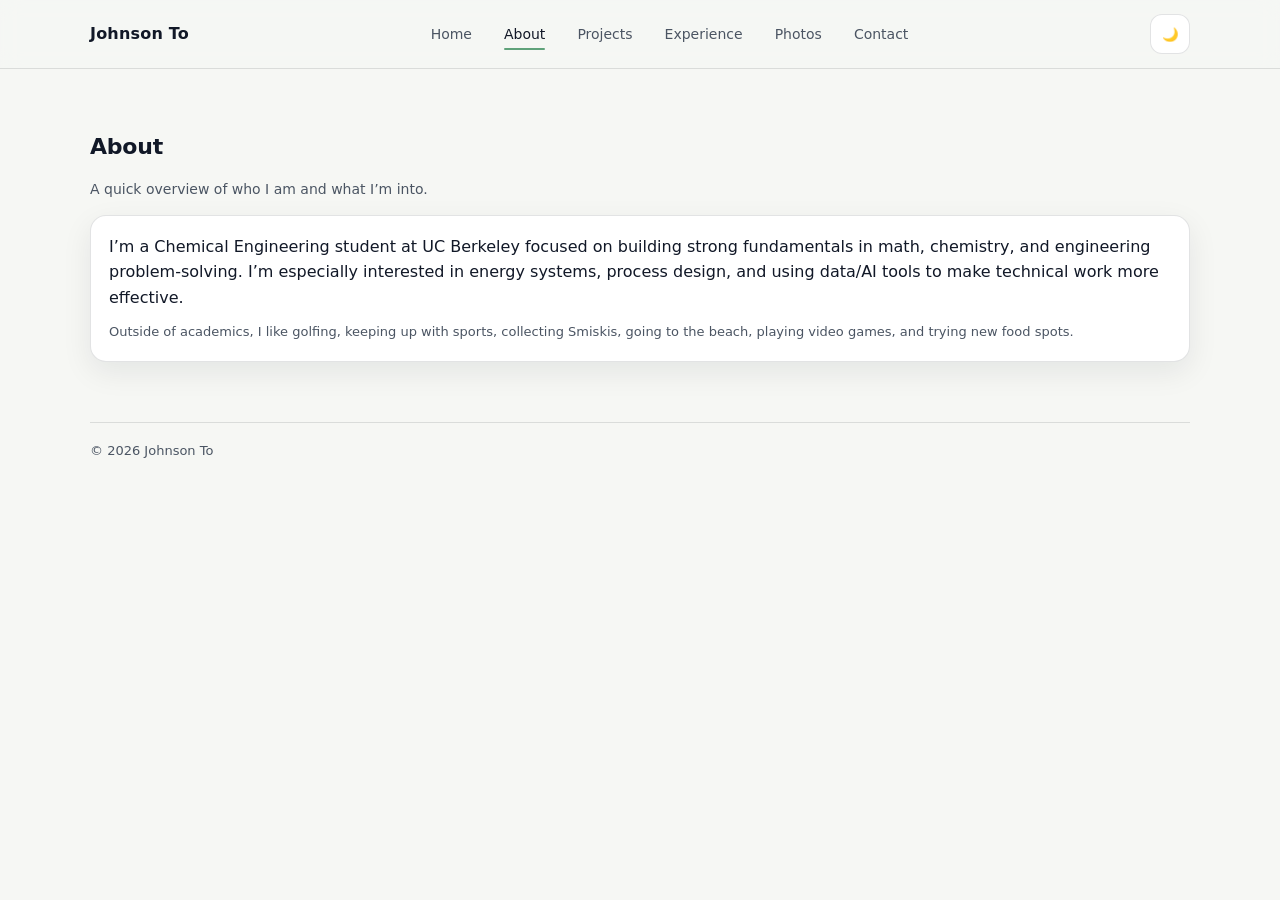
==== about.html @ 24efc992 "Create about.html" ====
<!doctype html>
<html lang="en">
<head>
  <meta charset="utf-8" />
  <meta name="viewport" content="width=device-width,initial-scale=1" />
  <title>About • Johnson To</title>
  <link rel="stylesheet" href="assets/css/style.css" />
</head>
<body>
  <div class="nav">
    <div class="container nav-inner">
      <a class="brand" href="index.html">Johnson To</a>
      <div class="nav-links">
        <a href="index.html">Home</a>
        <a href="about.html">About</a>
        <a href="projects.html">Projects</a>
        <a href="experience.html">Experience</a>
        <a href="photos.html">Photos</a>
        <a href="contact.html">Contact</a>
      </div>
      <div class="nav-actions">
        <button class="icon-btn" data-theme-toggle aria-label="Switch to dark mode">🌙</button>
      </div>
    </div>
  </div>

  <main class="container">
    <section class="section" style="margin-top:18px">
      <h2>About</h2>
      <p class="kicker">A quick overview of who I am and what I’m into.</p>

      <div class="panel" style="margin-top:14px">
        <p style="margin:0">
          I’m a Chemical Engineering student at UC Berkeley focused on building strong fundamentals in math, chemistry,
          and engineering problem-solving. I’m especially interested in energy systems, process design, and using data/AI
          tools to make technical work more effective.
        </p>
        <div style="height:12px"></div>
        <p style="margin:0" class="small">
          Outside of academics, I like golfing, keeping up with sports, collecting Smiskis, going to the beach,
          playing video games, and trying new food spots.
        </p>
      </div>
    </section>

    <div class="footer">
      © <span id="y"></span> Johnson To
    </div>
  </main>

  <script src="assets/js/main.js"></script>
  <script>document.getElementById('y').textContent = new Date().getFullYear();</script>
</body>
</html>
---- assets/css/style.css ----
:root{
  --bg:#f6f7f4;
  --surface:#ffffff;
  --text:#111827;
  --muted:#4b5563;
  --border:rgba(17,24,39,.12);

  --accent:#5fa27a;         /* sage green (medium) */
  --accent-2:#3f7d5c;
  --accent-soft:rgba(95,162,122,.14);

  --shadow:0 10px 30px rgba(17,24,39,.08);
  --radius:16px;
  --radius-sm:12px;
}

:root[data-theme="dark"]{
  --bg:#232825;            /* dark grey, not black */
  --surface:#2a312d;
  --text:#e7ece8;
  --muted:#b7c1bb;
  --border:rgba(231,236,232,.12);

  --accent:#4f9b70;
  --accent-2:#3c7b58;
  --accent-soft:rgba(79,155,112,.18);

  --shadow:0 12px 35px rgba(0,0,0,.35);
}

*{box-sizing:border-box}
html{scroll-behavior:smooth}
body{
  margin:0;
  font-family:ui-sans-serif,system-ui,-apple-system,Segoe UI,Roboto,Arial,"Noto Sans";
  background:var(--bg);
  color:var(--text);
  line-height:1.6;
}

a{color:inherit;text-decoration:none}
a:hover{color:var(--accent)}

.container{
  width:min(1100px, calc(100% - 40px));
  margin:0 auto;
}

main{padding:42px 0 80px}

.nav{
  position:sticky;
  top:0;
  z-index:1000;
  background:color-mix(in oklab, var(--bg) 80%, transparent);
  backdrop-filter: blur(10px);
  border-bottom:1px solid var(--border);
}

.nav-inner{
  display:flex;
  align-items:center;
  justify-content:space-between;
  gap:16px;
  padding:14px 0;
}

.brand{
  font-weight:750;
  letter-spacing:.2px;
}

.nav-links{
  display:flex;
  gap:16px;
  flex-wrap:wrap;
  align-items:center;
}

.nav-links a{
  font-size:14px;
  color:var(--muted);
  padding:8px 8px;
  border-radius:10px;
  position:relative;
}

.nav-links a.active{color:var(--text)}
.nav-links a.active::after{
  content:"";
  position:absolute;
  left:8px; right:8px; bottom:3px;
  height:2px;
  background:var(--accent);
  border-radius:999px;
}

.nav-actions{display:flex;align-items:center;gap:10px}

.icon-btn{
  width:40px;height:40px;
  display:inline-flex;
  align-items:center;justify-content:center;
  border-radius:12px;
  border:1px solid var(--border);
  background:var(--surface);
  cursor:pointer;
}
.icon-btn:hover{border-color:color-mix(in oklab, var(--accent) 45%, var(--border))}

.section{margin-top:44px}
.section h2{margin:0 0 14px 0;font-size:22px;letter-spacing:-.2px}
.kicker{color:var(--muted);font-size:14px;margin-top:4px}

.hero{padding-top:18px}
.hero-grid{
  display:grid;
  grid-template-columns:1.2fr .8fr;
  gap:28px;
  align-items:start;
}
.hero h1{
  margin:0 0 8px 0;
  font-size:clamp(36px, 4vw, 54px);
  letter-spacing:-.8px;
  line-height:1.1;
}
.subtitle{margin:0 0 14px 0;color:var(--muted);font-size:16px}
.lead{margin:0 0 18px 0;font-size:16px;max-width:60ch}

.panel{
  background:var(--surface);
  border:1px solid var(--border);
  border-radius:var(--radius);
  box-shadow:var(--shadow);
  padding:18px;
}

.badges{display:flex;flex-wrap:wrap;gap:8px;margin-top:10px}
.badge{
  display:inline-flex;
  gap:8px;
  padding:7px 10px;
  font-size:13px;
  border-radius:999px;
  border:1px solid var(--border);
  background:color-mix(in oklab, var(--surface) 85%, var(--accent-soft));
  color:var(--muted);
}
.badge strong{color:var(--text);font-weight:650}

.cta-row{display:flex;gap:12px;flex-wrap:wrap;margin-top:14px}
.btn{
  padding:10px 14px;
  border-radius:12px;
  border:1px solid var(--border);
  background:var(--surface);
  font-size:14px;
  cursor:pointer;
  display:inline-flex;
  align-items:center;
  justify-content:center;
}
.btn.primary{
  border-color:color-mix(in oklab, var(--accent) 45%, var(--border));
  background:color-mix(in oklab, var(--accent) 16%, var(--surface));
}
.btn:hover{border-color:color-mix(in oklab, var(--accent) 45%, var(--border))}

@media (max-width:900px){
  .hero-grid{grid-template-columns:1fr}
}

.grid{
  display:grid;
  grid-template-columns:repeat(3, 1fr);
  gap:16px;
}
@media (max-width:980px){.grid{grid-template-columns:repeat(2, 1fr)}}
@media (max-width:640px){.grid{grid-template-columns:1fr}}

.card{
  background:var(--surface);
  border:1px solid var(--border);
  border-radius:var(--radius);
  padding:16px;
  transition:transform 160ms ease, border-color 160ms ease, box-shadow 160ms ease;
}
.card:hover{
  transform:translateY(-2px);
  border-color:color-mix(in oklab, var(--accent) 45%, var(--border));
  box-shadow:var(--shadow);
}
.card h3{margin:0 0 6px 0;font-size:16px}
.card p{margin:0;color:var(--muted);font-size:14px}

.tags{display:flex;flex-wrap:wrap;gap:8px;margin-top:12px}
.tag{
  font-size:12px;
  padding:5px 9px;
  border-radius:999px;
  border:1px solid var(--border);
  color:var(--muted);
  background:color-mix(in oklab, var(--surface) 90%, var(--accent-soft));
}

.block{
  background:var(--surface);
  border:1px solid var(--border);
  border-radius:var(--radius);
  padding:18px;
  margin-bottom:14px;
}
.block-header{
  display:flex;
  justify-content:space-between;
  gap:10px;
  flex-wrap:wrap;
}
.block-title{font-weight:750}
.block-meta{color:var(--muted);font-size:13px}
.block ul{margin:10px 0 0 18px;color:var(--muted)}

.photo-grid{
  display:grid;
  grid-template-columns:repeat(3, 1fr);
  gap:14px;
}
@media (max-width:980px){.photo-grid{grid-template-columns:repeat(2, 1fr)}}
@media (max-width:640px){.photo-grid{grid-template-columns:1fr}}

.photo{
  aspect-ratio:4/3;
  border-radius:var(--radius);
  border:1px solid var(--border);
  background:linear-gradient(135deg, color-mix(in oklab, var(--surface) 80%, var(--accent-soft)), var(--surface));
  display:flex;
  align-items:center;
  justify-content:center;
  color:var(--muted);
  overflow:hidden;
}
.photo img{width:100%;height:100%;object-fit:cover}

.footer{
  margin-top:60px;
  padding-top:18px;
  border-top:1px solid var(--border);
  color:var(--muted);
  font-size:13px;
}
.small{font-size:13px;color:var(--muted)}
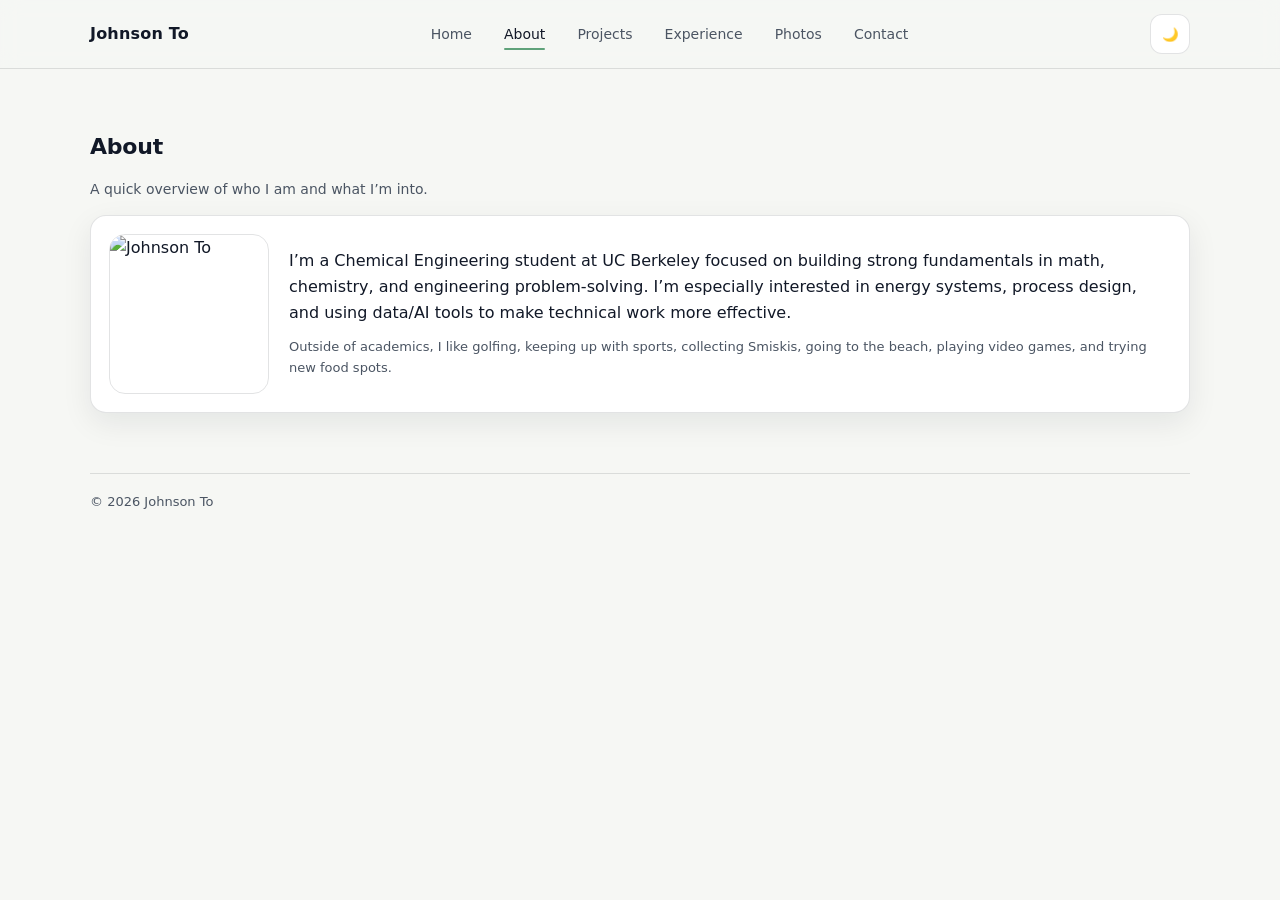
==== commit 0cbc8be4: "Update about.html" ====
--- a/about.html
+++ b/about.html
@@ -29,18 +29,27 @@
       <h2>About</h2>
       <p class="kicker">A quick overview of who I am and what I’m into.</p>
 
-      <div class="panel" style="margin-top:14px">
-        <p style="margin:0">
-          I’m a Chemical Engineering student at UC Berkeley focused on building strong fundamentals in math, chemistry,
-          and engineering problem-solving. I’m especially interested in energy systems, process design, and using data/AI
-          tools to make technical work more effective.
-        </p>
-        <div style="height:12px"></div>
-        <p style="margin:0" class="small">
-          Outside of academics, I like golfing, keeping up with sports, collecting Smiskis, going to the beach,
-          playing video games, and trying new food spots.
-        </p>
-      </div>
+     <div class="panel" style="margin-top:14px; display:flex; gap:20px; align-items:center; flex-wrap:wrap;">
+
+  <img src="assets/img/johnson-to.jpg" alt="Johnson To"
+       style="width:160px; height:160px; object-fit:cover; border-radius:16px; border:1px solid var(--border);" />
+
+  <div style="flex:1; min-width:250px;">
+    <p style="margin:0">
+      I’m a Chemical Engineering student at UC Berkeley focused on building strong fundamentals in math, chemistry,
+      and engineering problem-solving. I’m especially interested in energy systems, process design, and using data/AI
+      tools to make technical work more effective.
+    </p>
+
+    <div style="height:12px"></div>
+
+    <p style="margin:0" class="small">
+      Outside of academics, I like golfing, keeping up with sports, collecting Smiskis, going to the beach,
+      playing video games, and trying new food spots.
+    </p>
+  </div>
+
+</div>
     </section>
 
     <div class="footer">
--- a/assets/css/style.css
+++ b/assets/css/style.css
@@ -250,3 +250,49 @@
   font-size:13px;
 }
 .small{font-size:13px;color:var(--muted)}
+/* Home page stronger project layout */
+.home-grid {
+  display: grid;
+  grid-template-columns: repeat(2, 1fr);
+  gap: 20px;
+}
+
+@media (max-width: 800px) {
+  .home-grid {
+    grid-template-columns: 1fr;
+  }
+}
+
+.home-grid .card {
+  min-height: 160px;
+  display: flex;
+  flex-direction: column;
+  justify-content: space-between;
+}
+/* Force 2-column grid when desired */
+.grid-2{
+  grid-template-columns: repeat(2, 1fr);
+}
+
+@media (max-width: 800px){
+  .grid-2{
+    grid-template-columns: 1fr;
+  }
+}
+.grid{
+  display:grid;
+  grid-template-columns: repeat(3, minmax(0, 1fr));
+  gap:16px;
+}
+
+@media (max-width: 980px){
+  .grid{
+    grid-template-columns: repeat(2, minmax(0, 1fr));
+  }
+}
+
+@media (max-width: 640px){
+  .grid{
+    grid-template-columns: minmax(0, 1fr);
+  }
+}
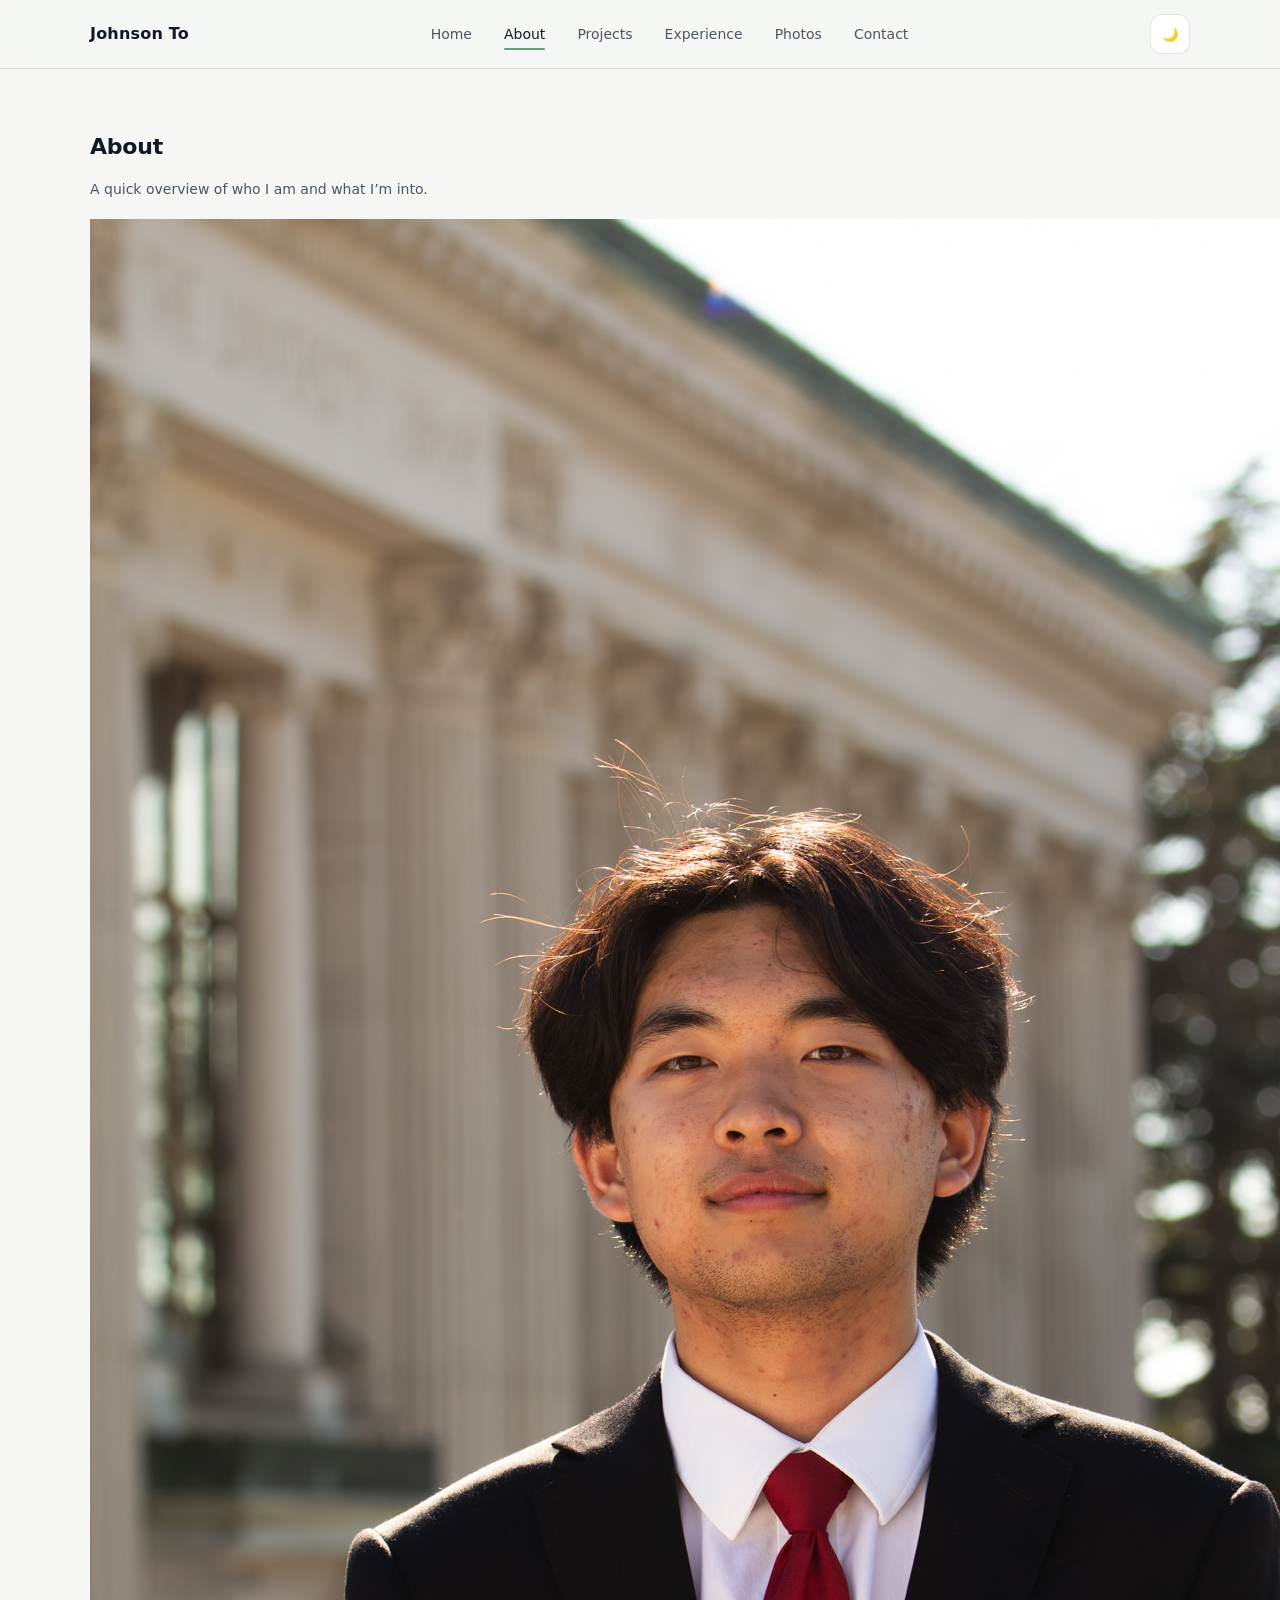
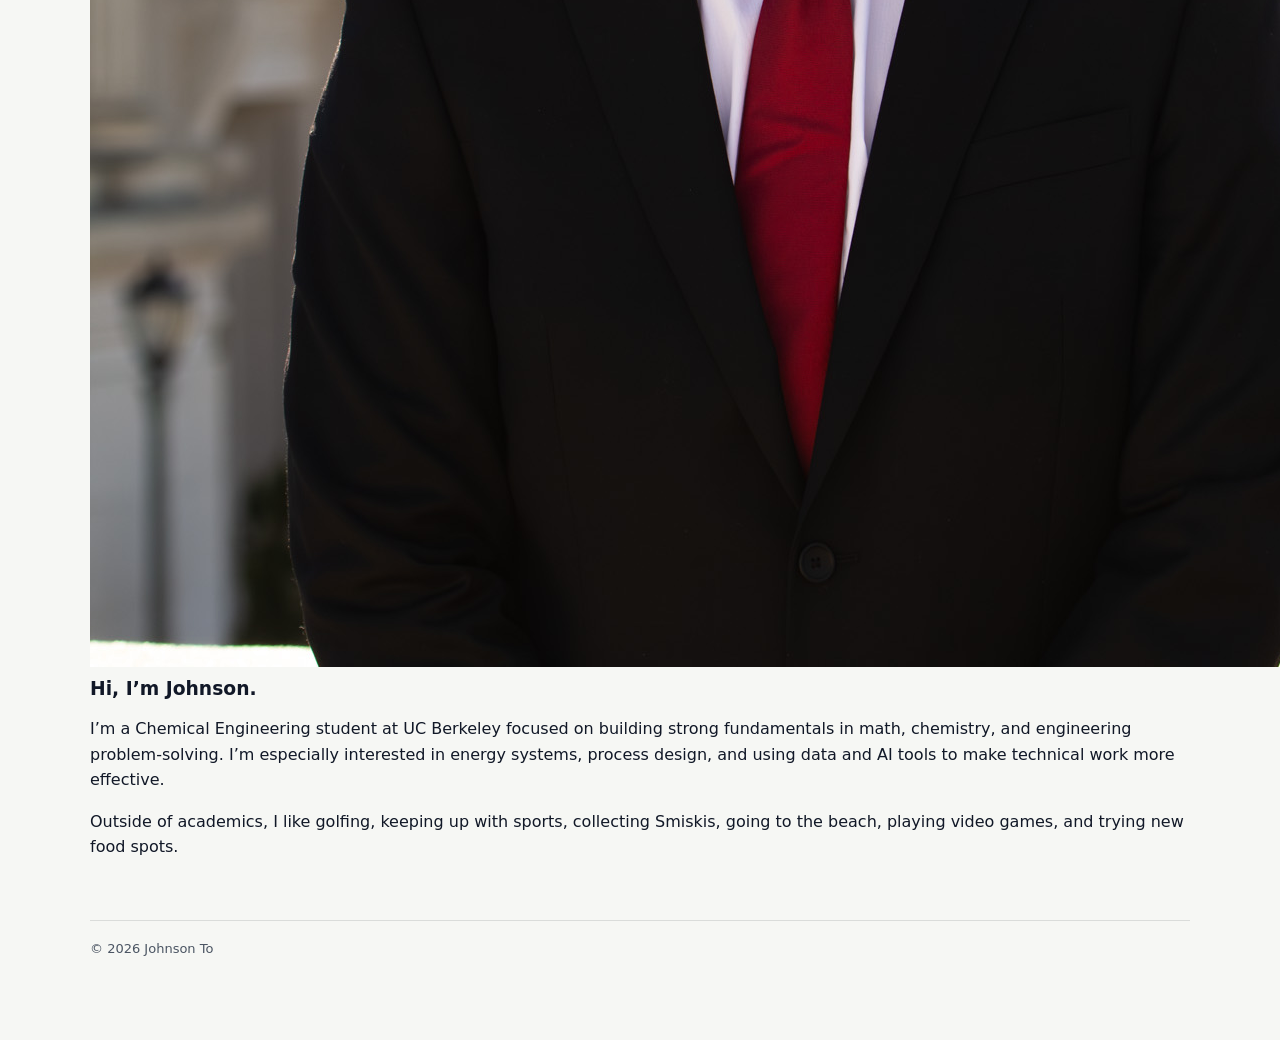
==== commit 972fc20b: "Update about.html" ====
--- a/about.html
+++ b/about.html
@@ -29,27 +29,25 @@
       <h2>About</h2>
       <p class="kicker">A quick overview of who I am and what I’m into.</p>
 
-     <div class="panel" style="margin-top:14px; display:flex; gap:20px; align-items:center; flex-wrap:wrap;">
+      <div class="about-layout" style="margin-top:18px;">
+        <div class="about-photo-card">
+          <img src="assets/img/johnson%20to.jpg" alt="Johnson To" class="about-photo">
+        </div>
 
-  <img src="assets/img/johnson-to.jpg" alt="Johnson To"
-       style="width:160px; height:160px; object-fit:cover; border-radius:16px; border:1px solid var(--border);" />
+        <div class="about-text-card">
+          <h3 style="margin-top:0; margin-bottom:12px;">Hi, I’m Johnson.</h3>
+          <p style="margin-top:0;">
+            I’m a Chemical Engineering student at UC Berkeley focused on building strong fundamentals in math, chemistry,
+            and engineering problem-solving. I’m especially interested in energy systems, process design, and using data
+            and AI tools to make technical work more effective.
+          </p>
 
-  <div style="flex:1; min-width:250px;">
-    <p style="margin:0">
-      I’m a Chemical Engineering student at UC Berkeley focused on building strong fundamentals in math, chemistry,
-      and engineering problem-solving. I’m especially interested in energy systems, process design, and using data/AI
-      tools to make technical work more effective.
-    </p>
-
-    <div style="height:12px"></div>
-
-    <p style="margin:0" class="small">
-      Outside of academics, I like golfing, keeping up with sports, collecting Smiskis, going to the beach,
-      playing video games, and trying new food spots.
-    </p>
-  </div>
-
-</div>
+          <p style="margin-bottom:0;">
+            Outside of academics, I like golfing, keeping up with sports, collecting Smiskis, going to the beach,
+            playing video games, and trying new food spots.
+          </p>
+        </div>
+      </div>
     </section>
 
     <div class="footer">
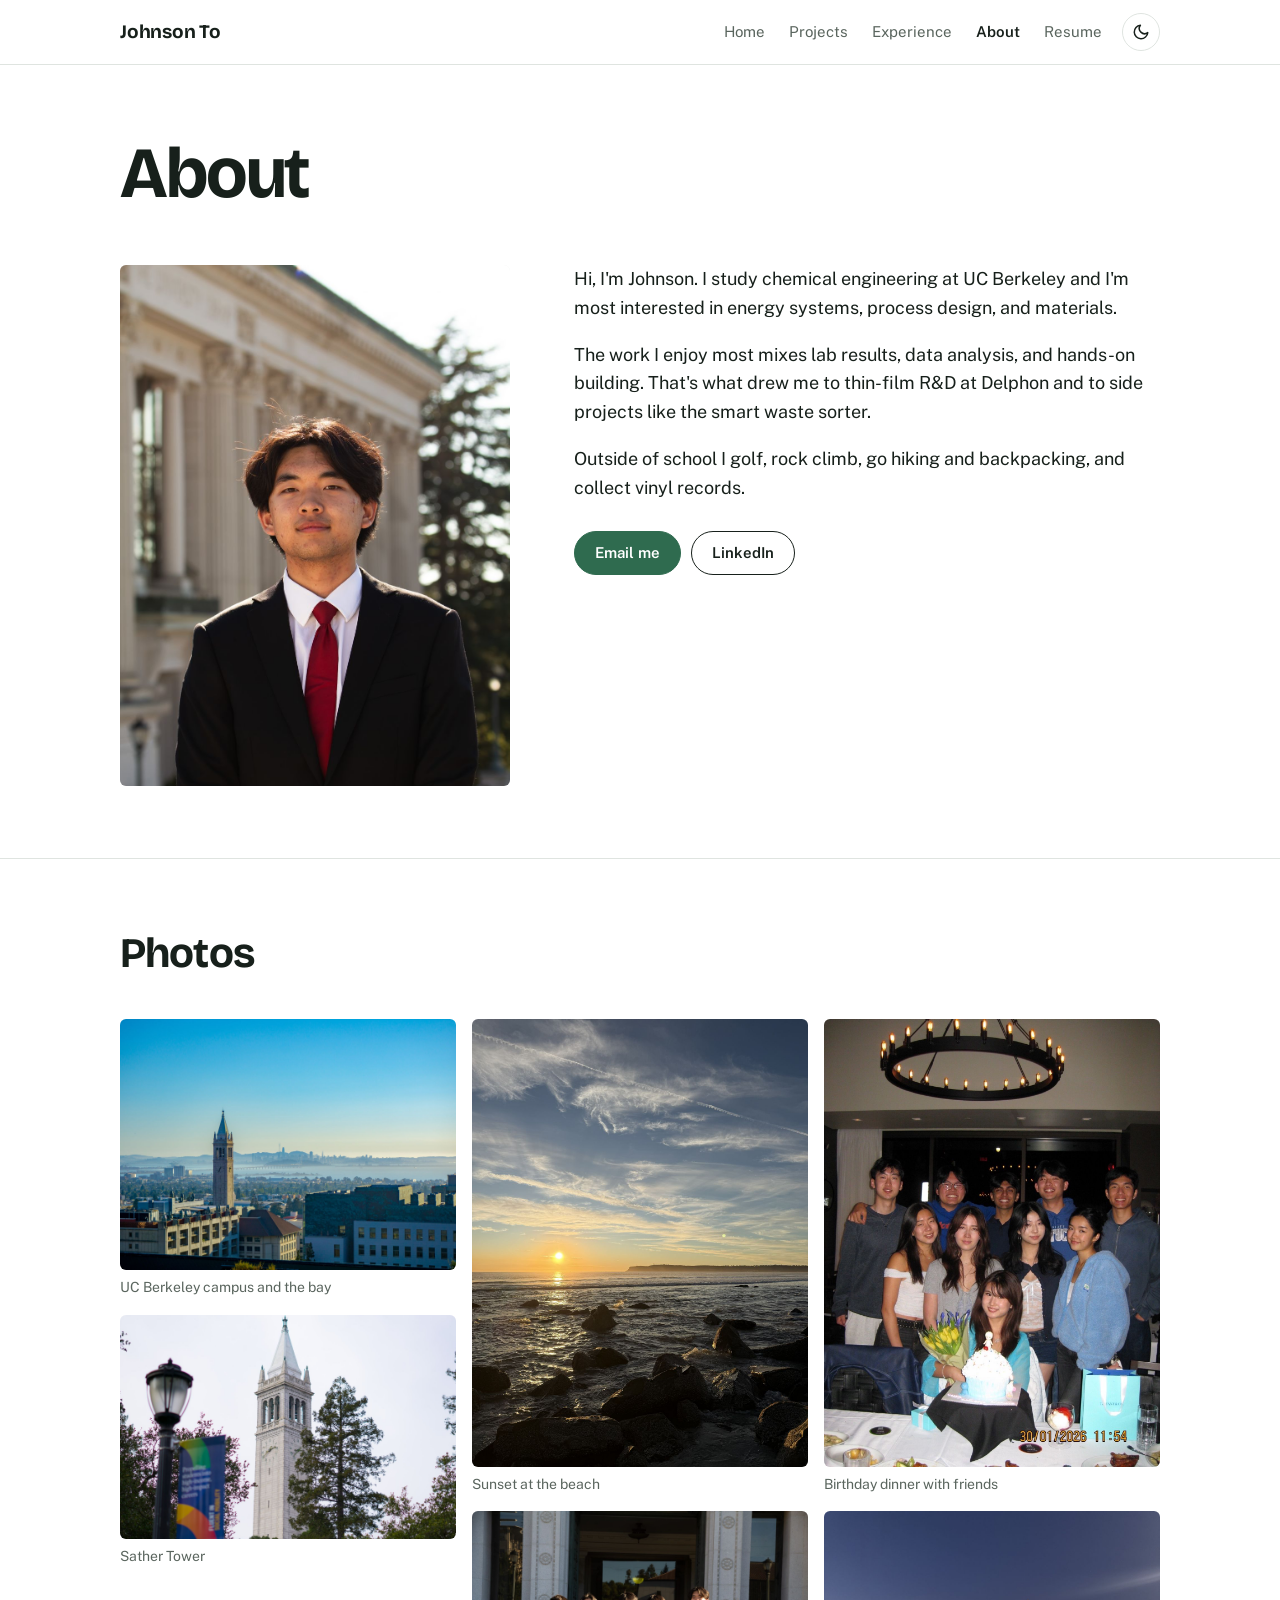
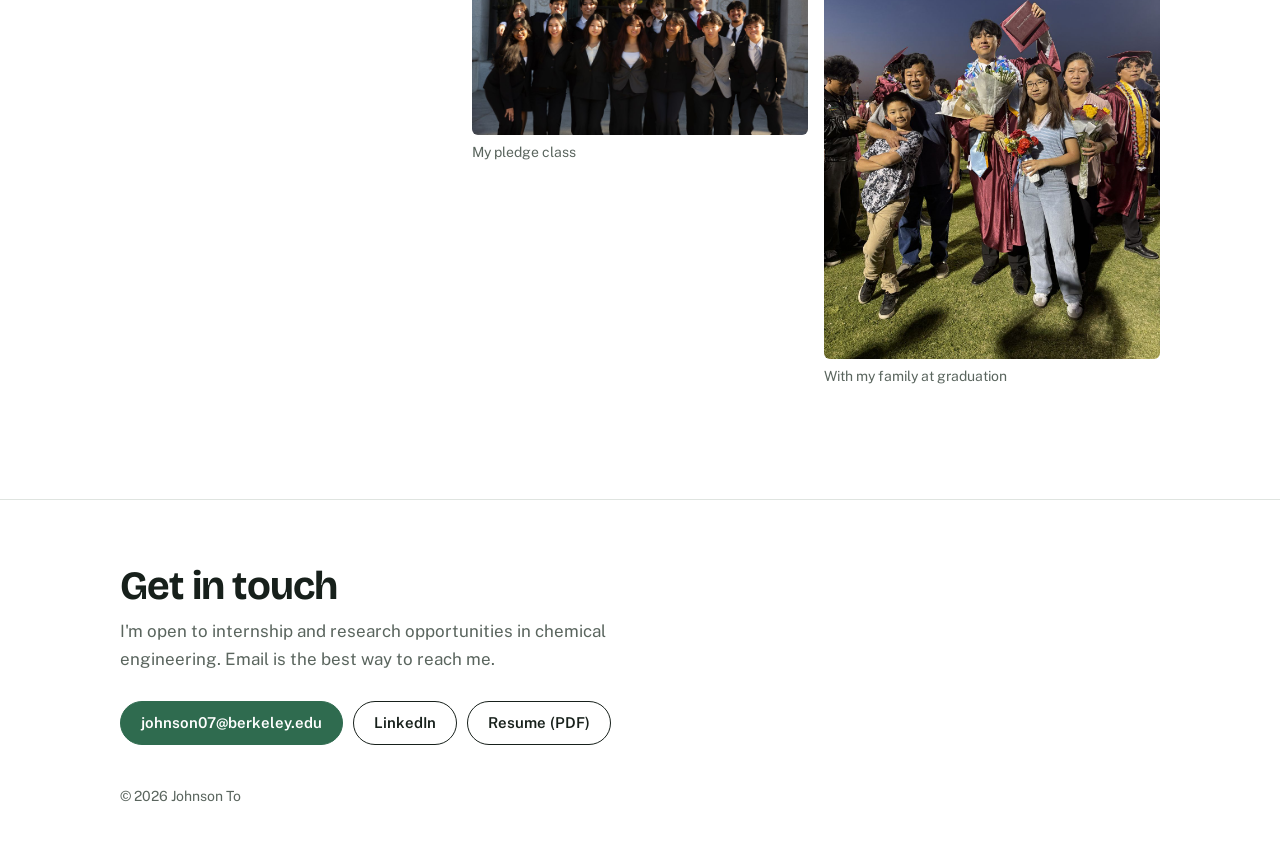
==== commit 9cd74e78: "Redesign site: photo-led projects, simpler nav, compressed images Co-Authored-By: Claude Opus 5.5 <n" ====
--- a/about.html
+++ b/about.html
@@ -1,61 +1,85 @@
 <!doctype html>
 <html lang="en">
 <head>
-  <meta charset="utf-8" />
-  <meta name="viewport" content="width=device-width,initial-scale=1" />
-  <title>About • Johnson To</title>
-  <link rel="stylesheet" href="assets/css/style.css" />
+  <meta charset="utf-8">
+  <meta name="viewport" content="width=device-width, initial-scale=1">
+  <title>About | Johnson To</title>
+  <meta name="description" content="About Johnson To, chemical engineering student at UC Berkeley.">
+  <meta property="og:title" content="About | Johnson To">
+  <meta property="og:description" content="About Johnson To, chemical engineering student at UC Berkeley.">
+  <meta property="og:image" content="https://johnsonto07.github.io/assets/img/headshot.jpg">
+  <link rel="icon" href="data:image/svg+xml,%3Csvg xmlns='http://www.w3.org/2000/svg' viewBox='0 0 64 64'%3E%3Crect width='64' height='64' rx='14' fill='%232f6b4f'/%3E%3Ctext x='32' y='44' font-family='Arial,sans-serif' font-size='34' font-weight='700' text-anchor='middle' fill='white'%3EJT%3C/text%3E%3C/svg%3E">
+  <script>try{var t=localStorage.getItem('theme');if(t==='dark'||t==='light')document.documentElement.setAttribute('data-theme',t)}catch(e){}</script>
+  <link rel="preconnect" href="https://fonts.googleapis.com">
+  <link rel="preconnect" href="https://fonts.gstatic.com" crossorigin>
+  <link href="https://fonts.googleapis.com/css2?family=Bricolage+Grotesque:opsz,wght@12..96,600;12..96,700&family=Public+Sans:wght@400;600&display=swap" rel="stylesheet">
+  <link rel="stylesheet" href="assets/css/style.css">
 </head>
 <body>
-  <div class="nav">
-    <div class="container nav-inner">
+  <header class="site-nav">
+    <div class="wrap">
       <a class="brand" href="index.html">Johnson To</a>
-      <div class="nav-links">
+      <nav class="nav-links" aria-label="Main">
         <a href="index.html">Home</a>
-        <a href="about.html">About</a>
         <a href="projects.html">Projects</a>
         <a href="experience.html">Experience</a>
-        <a href="photos.html">Photos</a>
-        <a href="contact.html">Contact</a>
+        <a href="about.html">About</a>
+        <a href="assets/resume/Johnson_To_Resume_2026.pdf" target="_blank" rel="noopener">Resume</a>
+        <button class="theme-btn" type="button" data-theme-toggle aria-label="Switch theme"></button>
+      </nav>
+    </div>
+  </header>
+
+  <main>
+    <section class="page-head">
+      <div class="wrap">
+        <h1>About</h1>
       </div>
-      <div class="nav-actions">
-        <button class="icon-btn" data-theme-toggle aria-label="Switch to dark mode">🌙</button>
-      </div>
-    </div>
-  </div>
+    </section>
 
-  <main class="container">
-    <section class="section" style="margin-top:18px">
-      <h2>About</h2>
-      <p class="kicker">A quick overview of who I am and what I’m into.</p>
-
-      <div class="about-layout" style="margin-top:18px;">
-        <div class="about-photo-card">
-          <img src="assets/img/johnson%20to.jpg" alt="Johnson To" class="about-photo">
-        </div>
-
-        <div class="about-text-card">
-          <h3 style="margin-top:0; margin-bottom:12px;">Hi, I’m Johnson.</h3>
-          <p style="margin-top:0;">
-            I’m a Chemical Engineering student at UC Berkeley focused on building strong fundamentals in math, chemistry,
-            and engineering problem-solving. I’m especially interested in energy systems, process design, and using data
-            and AI tools to make technical work more effective.
-          </p>
-
-          <p style="margin-bottom:0;">
-            Outside of academics, I like golfing, keeping up with sports, collecting Smiskis, going to the beach,
-            playing video games, and trying new food spots.
-          </p>
+    <section class="section" style="border-top:0;padding-top:0">
+      <div class="wrap about">
+        <div class="portrait"><img src="assets/img/headshot.jpg" alt="Portrait of Johnson To"></div>
+        <div class="about-text">
+          <p>Hi, I'm Johnson. I study chemical engineering at UC Berkeley and I'm most interested in energy systems, process design, and materials.</p>
+          <p>The work I enjoy most mixes lab results, data analysis, and hands-on building. That's what drew me to thin-film R&amp;D at Delphon and to side projects like the smart waste sorter.</p>
+          <p>Outside of school I golf, rock climb, go hiking and backpacking, and collect vinyl records.</p>
+          <div class="actions">
+            <a class="btn solid" href="mailto:johnson07@berkeley.edu">Email me</a>
+            <a class="btn" href="https://www.linkedin.com/in/johnsonto7/" target="_blank" rel="noopener">LinkedIn</a>
+          </div>
         </div>
       </div>
     </section>
 
-    <div class="footer">
-      © <span id="y"></span> Johnson To
-    </div>
+    <section class="section" id="photos">
+      <div class="wrap">
+        <div class="section-head"><h2>Photos</h2></div>
+        <div class="photos">
+          <figure><img src="assets/img/photos/berkeley-skyline.jpg" alt="UC Berkeley campus and the bay" loading="lazy"><figcaption>UC Berkeley campus and the bay</figcaption></figure>
+          <figure><img src="assets/img/photos/sather-tower.jpg" alt="Sather Tower" loading="lazy"><figcaption>Sather Tower</figcaption></figure>
+          <figure><img src="assets/img/photos/beach-sunset.jpg" alt="Sunset at the beach" loading="lazy"><figcaption>Sunset at the beach</figcaption></figure>
+          <figure><img src="assets/img/photos/pledge-class.jpg" alt="My pledge class" loading="lazy"><figcaption>My pledge class</figcaption></figure>
+          <figure><img src="assets/img/photos/birthday-dinner.jpg" alt="Birthday dinner with friends" loading="lazy"><figcaption>Birthday dinner with friends</figcaption></figure>
+          <figure><img src="assets/img/photos/family.jpg" alt="With my family at graduation" loading="lazy"><figcaption>With my family at graduation</figcaption></figure>
+        </div>
+      </div>
+    </section>
   </main>
 
+  <footer class="site-foot" id="contact">
+    <div class="wrap">
+      <h2>Get in touch</h2>
+      <p>I'm open to internship and research opportunities in chemical engineering. Email is the best way to reach me.</p>
+      <div class="actions">
+        <a class="btn solid" href="mailto:johnson07@berkeley.edu">johnson07@berkeley.edu</a>
+        <a class="btn" href="https://www.linkedin.com/in/johnsonto7/" target="_blank" rel="noopener">LinkedIn</a>
+        <a class="btn" href="assets/resume/Johnson_To_Resume_2026.pdf" target="_blank" rel="noopener">Resume (PDF)</a>
+      </div>
+      <p class="fine">&copy; <span id="y">2026</span> Johnson To</p>
+    </div>
+  </footer>
+
   <script src="assets/js/main.js"></script>
-  <script>document.getElementById('y').textContent = new Date().getFullYear();</script>
 </body>
 </html>
--- a/assets/css/style.css
+++ b/assets/css/style.css
@@ -1,298 +1,213 @@
+/* Johnson To portfolio
+   Palette: white paper, green-black ink, pine accent.
+   Type: Bricolage Grotesque for display, Public Sans for text. */
+
 :root{
-  --bg:#f6f7f4;
-  --surface:#ffffff;
-  --text:#111827;
-  --muted:#4b5563;
-  --border:rgba(17,24,39,.12);
-
-  --accent:#5fa27a;         /* sage green (medium) */
-  --accent-2:#3f7d5c;
-  --accent-soft:rgba(95,162,122,.14);
-
-  --shadow:0 10px 30px rgba(17,24,39,.08);
-  --radius:16px;
-  --radius-sm:12px;
+  --paper:#ffffff;
+  --panel:#f3f5f3;
+  --ink:#17201b;
+  --muted:#5a655e;
+  --rule:#dfe4e0;
+  --pine:#2f6b4f;
+  --pine-strong:#245a41;
+  --on-pine:#ffffff;
+
+  --display:"Bricolage Grotesque", "Public Sans", system-ui, sans-serif;
+  --text:"Public Sans", system-ui, -apple-system, "Segoe UI", Roboto, sans-serif;
+
+  --wrap:1120px;
+  --gutter:clamp(16px, 4vw, 40px);
+  --r-img:6px;
+  --r-btn:999px;
+  color-scheme:light;
 }
 
 :root[data-theme="dark"]{
-  --bg:#232825;            /* dark grey, not black */
-  --surface:#2a312d;
-  --text:#e7ece8;
-  --muted:#b7c1bb;
-  --border:rgba(231,236,232,.12);
-
-  --accent:#4f9b70;
-  --accent-2:#3c7b58;
-  --accent-soft:rgba(79,155,112,.18);
-
-  --shadow:0 12px 35px rgba(0,0,0,.35);
+  --paper:#141a16;
+  --panel:#1c241f;
+  --ink:#e8ede9;
+  --muted:#a7b3ab;
+  --rule:#2c3630;
+  --pine:#7fbf9c;
+  --pine-strong:#9ad1b3;
+  --on-pine:#10261a;
+  color-scheme:dark;
+}
+@media (prefers-color-scheme: dark){
+  :root:not([data-theme="light"]){
+    --paper:#141a16;
+    --panel:#1c241f;
+    --ink:#e8ede9;
+    --muted:#a7b3ab;
+    --rule:#2c3630;
+    --pine:#7fbf9c;
+    --pine-strong:#9ad1b3;
+    --on-pine:#10261a;
+    color-scheme:dark;
+  }
 }
 
 *{box-sizing:border-box}
 html{scroll-behavior:smooth}
+@media (prefers-reduced-motion: reduce){html{scroll-behavior:auto}}
+
 body{
   margin:0;
-  font-family:ui-sans-serif,system-ui,-apple-system,Segoe UI,Roboto,Arial,"Noto Sans";
-  background:var(--bg);
-  color:var(--text);
+  background:var(--paper);
+  color:var(--ink);
+  font-family:var(--text);
+  font-size:17px;
   line-height:1.6;
-}
-
-a{color:inherit;text-decoration:none}
-a:hover{color:var(--accent)}
-
-.container{
-  width:min(1100px, calc(100% - 40px));
-  margin:0 auto;
-}
-
-main{padding:42px 0 80px}
-
-.nav{
-  position:sticky;
-  top:0;
-  z-index:1000;
-  background:color-mix(in oklab, var(--bg) 80%, transparent);
-  backdrop-filter: blur(10px);
-  border-bottom:1px solid var(--border);
-}
-
-.nav-inner{
-  display:flex;
-  align-items:center;
-  justify-content:space-between;
-  gap:16px;
-  padding:14px 0;
-}
-
-.brand{
-  font-weight:750;
-  letter-spacing:.2px;
-}
-
-.nav-links{
-  display:flex;
-  gap:16px;
-  flex-wrap:wrap;
-  align-items:center;
-}
-
+  -webkit-font-smoothing:antialiased;
+}
+
+img{display:block;max-width:100%}
+a{color:inherit}
+p{margin:0 0 1em}
+
+:focus-visible{outline:2px solid var(--pine);outline-offset:3px;border-radius:4px}
+
+.wrap{width:100%;max-width:var(--wrap);margin:0 auto;padding:0 var(--gutter)}
+
+/* Navigation */
+.site-nav{
+  position:sticky;top:0;z-index:10;
+  background:color-mix(in srgb, var(--paper) 92%, transparent);
+  backdrop-filter:blur(8px);
+  border-bottom:1px solid var(--rule);
+}
+.site-nav .wrap{display:flex;align-items:center;justify-content:space-between;gap:16px;min-height:64px}
+.brand{font-family:var(--display);font-weight:700;font-size:19px;text-decoration:none;letter-spacing:-.01em}
+.nav-links{display:flex;align-items:center;gap:4px;flex-wrap:wrap}
 .nav-links a{
-  font-size:14px;
-  color:var(--muted);
-  padding:8px 8px;
-  border-radius:10px;
-  position:relative;
-}
-
-.nav-links a.active{color:var(--text)}
-.nav-links a.active::after{
-  content:"";
-  position:absolute;
-  left:8px; right:8px; bottom:3px;
-  height:2px;
-  background:var(--accent);
-  border-radius:999px;
-}
-
-.nav-actions{display:flex;align-items:center;gap:10px}
-
-.icon-btn{
-  width:40px;height:40px;
-  display:inline-flex;
-  align-items:center;justify-content:center;
-  border-radius:12px;
-  border:1px solid var(--border);
-  background:var(--surface);
-  cursor:pointer;
-}
-.icon-btn:hover{border-color:color-mix(in oklab, var(--accent) 45%, var(--border))}
-
-.section{margin-top:44px}
-.section h2{margin:0 0 14px 0;font-size:22px;letter-spacing:-.2px}
-.kicker{color:var(--muted);font-size:14px;margin-top:4px}
-
-.hero{padding-top:18px}
-.hero-grid{
-  display:grid;
-  grid-template-columns:1.2fr .8fr;
-  gap:28px;
-  align-items:start;
-}
+  text-decoration:none;font-size:15px;color:var(--muted);
+  padding:8px 10px;border-radius:8px;
+}
+.nav-links a:hover{color:var(--ink)}
+.nav-links a[aria-current="page"]{color:var(--ink);font-weight:600}
+.theme-btn{
+  margin-left:6px;width:38px;height:38px;border-radius:50%;
+  border:1px solid var(--rule);background:transparent;color:var(--ink);
+  display:inline-grid;place-items:center;cursor:pointer;
+}
+.theme-btn:hover{border-color:var(--muted)}
+.theme-btn svg{width:18px;height:18px}
+
+@media (max-width:640px){
+  .site-nav .wrap{flex-direction:column;align-items:flex-start;gap:0;padding-top:10px;padding-bottom:6px}
+  .nav-links{margin-left:-10px}
+  .nav-links a{padding:6px 10px;font-size:14px}
+}
+
+/* Buttons */
+.actions{display:flex;flex-wrap:wrap;gap:10px;margin-top:28px}
+.btn{
+  display:inline-flex;align-items:center;justify-content:center;
+  min-height:44px;padding:0 20px;border-radius:var(--r-btn);
+  font-size:15px;font-weight:600;text-decoration:none;
+  border:1.5px solid var(--ink);color:var(--ink);background:transparent;
+}
+.btn:hover{background:var(--panel)}
+.btn.solid{background:var(--pine);border-color:var(--pine);color:var(--on-pine)}
+.btn.solid:hover{background:var(--pine-strong);border-color:var(--pine-strong)}
+
+.text-link{color:var(--pine);font-weight:600;text-decoration:underline;text-underline-offset:3px;text-decoration-thickness:1.5px}
+.text-link:hover{color:var(--pine-strong)}
+
+/* Hero */
+.hero{padding:clamp(40px, 7vw, 88px) 0 clamp(48px, 8vw, 96px)}
+.hero .wrap{display:grid;grid-template-columns:1.15fr .85fr;gap:clamp(32px, 6vw, 80px);align-items:center}
 .hero h1{
-  margin:0 0 8px 0;
-  font-size:clamp(36px, 4vw, 54px);
-  letter-spacing:-.8px;
-  line-height:1.1;
-}
-.subtitle{margin:0 0 14px 0;color:var(--muted);font-size:16px}
-.lead{margin:0 0 18px 0;font-size:16px;max-width:60ch}
-
-.panel{
-  background:var(--surface);
-  border:1px solid var(--border);
-  border-radius:var(--radius);
-  box-shadow:var(--shadow);
-  padding:18px;
-}
-
-.badges{display:flex;flex-wrap:wrap;gap:8px;margin-top:10px}
-.badge{
-  display:inline-flex;
-  gap:8px;
-  padding:7px 10px;
-  font-size:13px;
-  border-radius:999px;
-  border:1px solid var(--border);
-  background:color-mix(in oklab, var(--surface) 85%, var(--accent-soft));
-  color:var(--muted);
-}
-.badge strong{color:var(--text);font-weight:650}
-
-.cta-row{display:flex;gap:12px;flex-wrap:wrap;margin-top:14px}
-.btn{
-  padding:10px 14px;
-  border-radius:12px;
-  border:1px solid var(--border);
-  background:var(--surface);
-  font-size:14px;
-  cursor:pointer;
-  display:inline-flex;
-  align-items:center;
-  justify-content:center;
-}
-.btn.primary{
-  border-color:color-mix(in oklab, var(--accent) 45%, var(--border));
-  background:color-mix(in oklab, var(--accent) 16%, var(--surface));
-}
-.btn:hover{border-color:color-mix(in oklab, var(--accent) 45%, var(--border))}
-
-@media (max-width:900px){
-  .hero-grid{grid-template-columns:1fr}
-}
-
-.grid{
-  display:grid;
-  grid-template-columns:repeat(3, 1fr);
-  gap:16px;
-}
-@media (max-width:980px){.grid{grid-template-columns:repeat(2, 1fr)}}
-@media (max-width:640px){.grid{grid-template-columns:1fr}}
-
-.card{
-  background:var(--surface);
-  border:1px solid var(--border);
-  border-radius:var(--radius);
-  padding:16px;
-  transition:transform 160ms ease, border-color 160ms ease, box-shadow 160ms ease;
-}
-.card:hover{
-  transform:translateY(-2px);
-  border-color:color-mix(in oklab, var(--accent) 45%, var(--border));
-  box-shadow:var(--shadow);
-}
-.card h3{margin:0 0 6px 0;font-size:16px}
-.card p{margin:0;color:var(--muted);font-size:14px}
-
-.tags{display:flex;flex-wrap:wrap;gap:8px;margin-top:12px}
-.tag{
-  font-size:12px;
-  padding:5px 9px;
-  border-radius:999px;
-  border:1px solid var(--border);
-  color:var(--muted);
-  background:color-mix(in oklab, var(--surface) 90%, var(--accent-soft));
-}
-
-.block{
-  background:var(--surface);
-  border:1px solid var(--border);
-  border-radius:var(--radius);
-  padding:18px;
-  margin-bottom:14px;
-}
-.block-header{
-  display:flex;
-  justify-content:space-between;
-  gap:10px;
-  flex-wrap:wrap;
-}
-.block-title{font-weight:750}
-.block-meta{color:var(--muted);font-size:13px}
-.block ul{margin:10px 0 0 18px;color:var(--muted)}
-
-.photo-grid{
-  display:grid;
-  grid-template-columns:repeat(3, 1fr);
-  gap:14px;
-}
-@media (max-width:980px){.photo-grid{grid-template-columns:repeat(2, 1fr)}}
-@media (max-width:640px){.photo-grid{grid-template-columns:1fr}}
-
-.photo{
-  aspect-ratio:4/3;
-  border-radius:var(--radius);
-  border:1px solid var(--border);
-  background:linear-gradient(135deg, color-mix(in oklab, var(--surface) 80%, var(--accent-soft)), var(--surface));
-  display:flex;
-  align-items:center;
-  justify-content:center;
-  color:var(--muted);
-  overflow:hidden;
-}
-.photo img{width:100%;height:100%;object-fit:cover}
-
-.footer{
-  margin-top:60px;
-  padding-top:18px;
-  border-top:1px solid var(--border);
-  color:var(--muted);
-  font-size:13px;
-}
-.small{font-size:13px;color:var(--muted)}
-/* Home page stronger project layout */
-.home-grid {
-  display: grid;
-  grid-template-columns: repeat(2, 1fr);
-  gap: 20px;
-}
-
-@media (max-width: 800px) {
-  .home-grid {
-    grid-template-columns: 1fr;
-  }
-}
-
-.home-grid .card {
-  min-height: 160px;
-  display: flex;
-  flex-direction: column;
-  justify-content: space-between;
-}
-/* Force 2-column grid when desired */
-.grid-2{
-  grid-template-columns: repeat(2, 1fr);
-}
-
-@media (max-width: 800px){
-  .grid-2{
-    grid-template-columns: 1fr;
-  }
-}
-.grid{
-  display:grid;
-  grid-template-columns: repeat(3, minmax(0, 1fr));
-  gap:16px;
-}
-
-@media (max-width: 980px){
-  .grid{
-    grid-template-columns: repeat(2, minmax(0, 1fr));
-  }
-}
-
-@media (max-width: 640px){
-  .grid{
-    grid-template-columns: minmax(0, 1fr);
-  }
-}
+  font-family:var(--display);
+  font-size:clamp(52px, 7.4vw, 96px);
+  font-weight:700;line-height:.92;letter-spacing:-.035em;
+  margin:0 0 28px;
+}
+.hero .intro{font-size:clamp(18px, 1.6vw, 21px);line-height:1.55;max-width:34em;color:var(--ink)}
+.hero .intro + .intro{color:var(--muted)}
+.facts{display:flex;flex-wrap:wrap;gap:8px 28px;margin-top:28px;padding-top:20px;border-top:1px solid var(--rule);font-size:15px;color:var(--muted)}
+.facts b{display:block;color:var(--ink);font-weight:600}
+.portrait{border-radius:var(--r-img);overflow:hidden;background:var(--panel);aspect-ratio:4/5}
+.portrait img{width:100%;height:100%;object-fit:cover;object-position:50% 25%}
+
+@media (max-width:860px){
+  .hero .wrap{grid-template-columns:1fr}
+  .portrait{max-width:420px;aspect-ratio:1/1}
+}
+
+/* Page header (inner pages) */
+.page-head{padding:clamp(40px, 6vw, 72px) 0 clamp(24px, 4vw, 40px)}
+.page-head h1{font-family:var(--display);font-size:clamp(44px, 6vw, 72px);line-height:1;letter-spacing:-.03em;margin:0 0 16px}
+.page-head p{font-size:19px;color:var(--muted);max-width:36em;margin:0}
+
+/* Sections */
+.section{padding:clamp(40px, 6vw, 72px) 0;border-top:1px solid var(--rule)}
+.section-head{display:flex;justify-content:space-between;align-items:baseline;gap:16px;flex-wrap:wrap;margin-bottom:clamp(28px, 4vw, 44px)}
+.section-head h2{font-family:var(--display);font-size:clamp(30px, 3.6vw, 42px);line-height:1.05;letter-spacing:-.02em;margin:0}
+
+/* Project rows: photo-led, alternating */
+.project{display:grid;grid-template-columns:1.1fr .9fr;gap:clamp(24px, 5vw, 64px);align-items:center}
+.project + .project{margin-top:clamp(48px, 7vw, 88px)}
+.project:nth-child(even) .project-media{order:2}
+.project-media{border-radius:var(--r-img);overflow:hidden;background:var(--panel);aspect-ratio:4/3}
+.project-media img{width:100%;height:100%;object-fit:cover}
+.project-media.contain img{object-fit:contain;padding:4%;background:#fff}
+.project-media.formula{display:grid;place-items:center;text-align:center;padding:24px}
+.formula-inner{font-family:var(--display);color:var(--pine)}
+.formula-inner .f{font-size:clamp(40px, 6vw, 72px);font-weight:700;letter-spacing:-.02em;line-height:1}
+.formula-inner .n{margin-top:10px;font-family:var(--text);font-size:15px;color:var(--muted)}
+.project h3{font-family:var(--display);font-size:clamp(26px, 2.8vw, 34px);line-height:1.1;letter-spacing:-.015em;margin:0 0 6px}
+.project .meta{font-size:15px;color:var(--muted);margin-bottom:16px}
+.project .result{font-weight:600;margin:0 0 16px;padding-left:14px;border-left:3px solid var(--pine)}
+.project ul{margin:0 0 18px;padding-left:20px;color:var(--muted)}
+.project li{margin-bottom:6px}
+.project .links{display:flex;flex-wrap:wrap;gap:18px;margin-top:4px}
+
+@media (max-width:820px){
+  .project{grid-template-columns:1fr}
+  .project:nth-child(even) .project-media{order:0}
+}
+
+/* Experience list: dates in the left column */
+.entry{display:grid;grid-template-columns:200px 1fr;gap:12px 40px;padding:28px 0;border-top:1px solid var(--rule)}
+.entry:first-of-type{border-top:0;padding-top:0}
+.entry .when{font-size:15px;color:var(--muted);padding-top:4px}
+.entry h3{font-family:var(--display);font-size:24px;line-height:1.2;letter-spacing:-.01em;margin:0}
+.entry .org{color:var(--muted);margin:2px 0 12px}
+.entry ul{margin:0;padding-left:20px}
+.entry li{margin-bottom:6px}
+.entry li:last-child{margin-bottom:0}
+@media (max-width:720px){
+  .entry{grid-template-columns:1fr;gap:4px}
+}
+
+.feature{
+  display:grid;grid-template-columns:1fr auto;gap:24px;align-items:center;
+  background:var(--panel);border-radius:var(--r-img);padding:clamp(24px, 4vw, 40px);
+}
+.feature h3{font-family:var(--display);font-size:clamp(24px, 2.6vw, 30px);line-height:1.15;margin:0 0 6px;letter-spacing:-.01em}
+.feature p{margin:0;color:var(--muted);max-width:40em}
+.feature .org{color:var(--ink);font-weight:600;margin-bottom:10px}
+@media (max-width:720px){.feature{grid-template-columns:1fr}}
+
+.skills{display:grid;grid-template-columns:200px 1fr;gap:10px 40px}
+.skills dt{font-weight:600}
+.skills dd{margin:0;color:var(--muted)}
+@media (max-width:720px){.skills{grid-template-columns:1fr;gap:2px}.skills dd{margin-bottom:12px}}
+
+/* About */
+.about{display:grid;grid-template-columns:.8fr 1.2fr;gap:clamp(28px, 5vw, 64px);align-items:start}
+.about .portrait{aspect-ratio:3/4}
+.about-text p{font-size:18px;max-width:34em}
+@media (max-width:820px){.about{grid-template-columns:1fr}.about .portrait{max-width:380px}}
+
+.photos{columns:3 280px;column-gap:16px}
+.photos figure{margin:0 0 16px;break-inside:avoid}
+.photos img{width:100%;border-radius:var(--r-img)}
+.photos figcaption{font-size:14px;color:var(--muted);margin-top:6px}
+
+/* Footer */
+.site-foot{border-top:1px solid var(--rule);padding:clamp(40px, 6vw, 64px) 0 40px;margin-top:clamp(24px, 4vw, 40px)}
+.site-foot h2{font-family:var(--display);font-size:clamp(28px, 3.4vw, 40px);letter-spacing:-.02em;line-height:1.1;margin:0 0 10px}
+.site-foot p{color:var(--muted);max-width:34em}
+.site-foot .fine{margin-top:40px;font-size:14px;color:var(--muted)}
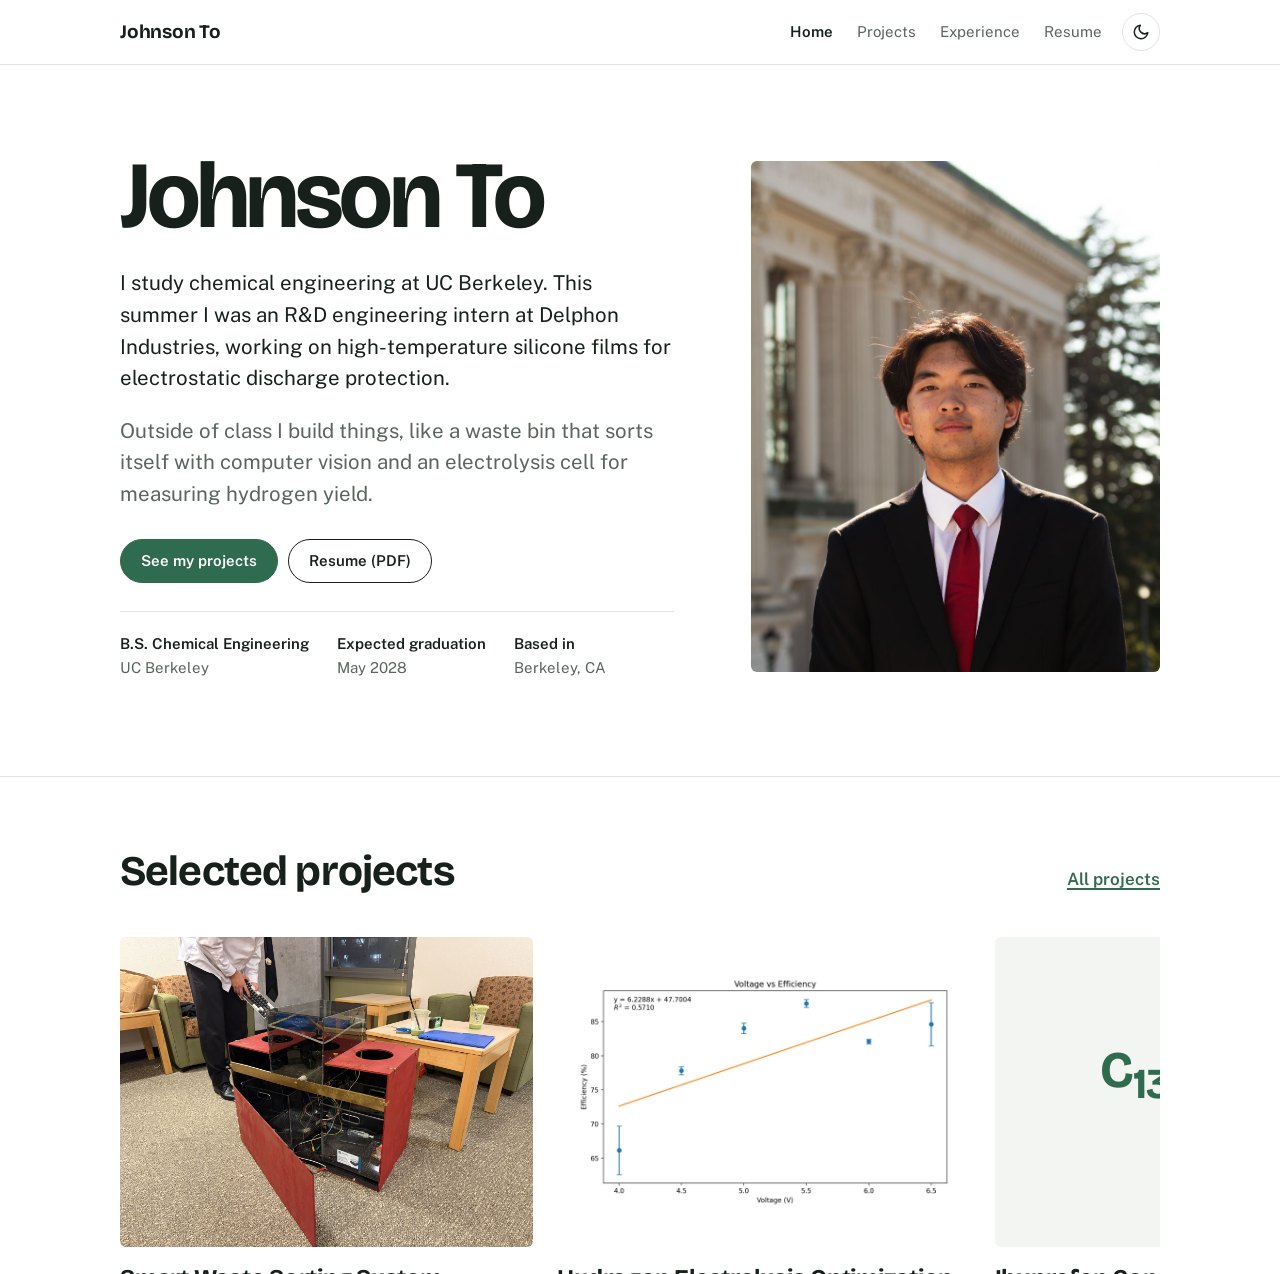
==== commit 7275a9ab: "Home: sideways project carousel, drop experience block and About page Co-Authored-By: Claude Opus 5." ====
--- a/about.html
+++ b/about.html
@@ -1,85 +1,2 @@
 <!doctype html>
-<html lang="en">
-<head>
-  <meta charset="utf-8">
-  <meta name="viewport" content="width=device-width, initial-scale=1">
-  <title>About | Johnson To</title>
-  <meta name="description" content="About Johnson To, chemical engineering student at UC Berkeley.">
-  <meta property="og:title" content="About | Johnson To">
-  <meta property="og:description" content="About Johnson To, chemical engineering student at UC Berkeley.">
-  <meta property="og:image" content="https://johnsonto07.github.io/assets/img/headshot.jpg">
-  <link rel="icon" href="data:image/svg+xml,%3Csvg xmlns='http://www.w3.org/2000/svg' viewBox='0 0 64 64'%3E%3Crect width='64' height='64' rx='14' fill='%232f6b4f'/%3E%3Ctext x='32' y='44' font-family='Arial,sans-serif' font-size='34' font-weight='700' text-anchor='middle' fill='white'%3EJT%3C/text%3E%3C/svg%3E">
-  <script>try{var t=localStorage.getItem('theme');if(t==='dark'||t==='light')document.documentElement.setAttribute('data-theme',t)}catch(e){}</script>
-  <link rel="preconnect" href="https://fonts.googleapis.com">
-  <link rel="preconnect" href="https://fonts.gstatic.com" crossorigin>
-  <link href="https://fonts.googleapis.com/css2?family=Bricolage+Grotesque:opsz,wght@12..96,600;12..96,700&family=Public+Sans:wght@400;600&display=swap" rel="stylesheet">
-  <link rel="stylesheet" href="assets/css/style.css">
-</head>
-<body>
-  <header class="site-nav">
-    <div class="wrap">
-      <a class="brand" href="index.html">Johnson To</a>
-      <nav class="nav-links" aria-label="Main">
-        <a href="index.html">Home</a>
-        <a href="projects.html">Projects</a>
-        <a href="experience.html">Experience</a>
-        <a href="about.html">About</a>
-        <a href="assets/resume/Johnson_To_Resume_2026.pdf" target="_blank" rel="noopener">Resume</a>
-        <button class="theme-btn" type="button" data-theme-toggle aria-label="Switch theme"></button>
-      </nav>
-    </div>
-  </header>
-
-  <main>
-    <section class="page-head">
-      <div class="wrap">
-        <h1>About</h1>
-      </div>
-    </section>
-
-    <section class="section" style="border-top:0;padding-top:0">
-      <div class="wrap about">
-        <div class="portrait"><img src="assets/img/headshot.jpg" alt="Portrait of Johnson To"></div>
-        <div class="about-text">
-          <p>Hi, I'm Johnson. I study chemical engineering at UC Berkeley and I'm most interested in energy systems, process design, and materials.</p>
-          <p>The work I enjoy most mixes lab results, data analysis, and hands-on building. That's what drew me to thin-film R&amp;D at Delphon and to side projects like the smart waste sorter.</p>
-          <p>Outside of school I golf, rock climb, go hiking and backpacking, and collect vinyl records.</p>
-          <div class="actions">
-            <a class="btn solid" href="mailto:johnson07@berkeley.edu">Email me</a>
-            <a class="btn" href="https://www.linkedin.com/in/johnsonto7/" target="_blank" rel="noopener">LinkedIn</a>
-          </div>
-        </div>
-      </div>
-    </section>
-
-    <section class="section" id="photos">
-      <div class="wrap">
-        <div class="section-head"><h2>Photos</h2></div>
-        <div class="photos">
-          <figure><img src="assets/img/photos/berkeley-skyline.jpg" alt="UC Berkeley campus and the bay" loading="lazy"><figcaption>UC Berkeley campus and the bay</figcaption></figure>
-          <figure><img src="assets/img/photos/sather-tower.jpg" alt="Sather Tower" loading="lazy"><figcaption>Sather Tower</figcaption></figure>
-          <figure><img src="assets/img/photos/beach-sunset.jpg" alt="Sunset at the beach" loading="lazy"><figcaption>Sunset at the beach</figcaption></figure>
-          <figure><img src="assets/img/photos/pledge-class.jpg" alt="My pledge class" loading="lazy"><figcaption>My pledge class</figcaption></figure>
-          <figure><img src="assets/img/photos/birthday-dinner.jpg" alt="Birthday dinner with friends" loading="lazy"><figcaption>Birthday dinner with friends</figcaption></figure>
-          <figure><img src="assets/img/photos/family.jpg" alt="With my family at graduation" loading="lazy"><figcaption>With my family at graduation</figcaption></figure>
-        </div>
-      </div>
-    </section>
-  </main>
-
-  <footer class="site-foot" id="contact">
-    <div class="wrap">
-      <h2>Get in touch</h2>
-      <p>I'm open to internship and research opportunities in chemical engineering. Email is the best way to reach me.</p>
-      <div class="actions">
-        <a class="btn solid" href="mailto:johnson07@berkeley.edu">johnson07@berkeley.edu</a>
-        <a class="btn" href="https://www.linkedin.com/in/johnsonto7/" target="_blank" rel="noopener">LinkedIn</a>
-        <a class="btn" href="assets/resume/Johnson_To_Resume_2026.pdf" target="_blank" rel="noopener">Resume (PDF)</a>
-      </div>
-      <p class="fine">&copy; <span id="y">2026</span> Johnson To</p>
-    </div>
-  </footer>
-
-  <script src="assets/js/main.js"></script>
-</body>
-</html>
+<html lang="en"><head><meta charset="utf-8"><title>Redirecting</title><meta http-equiv="refresh" content="0; url=index.html"><link rel="canonical" href="index.html"></head><body><p>This page moved. <a href="index.html">Continue</a>.</p></body></html>
